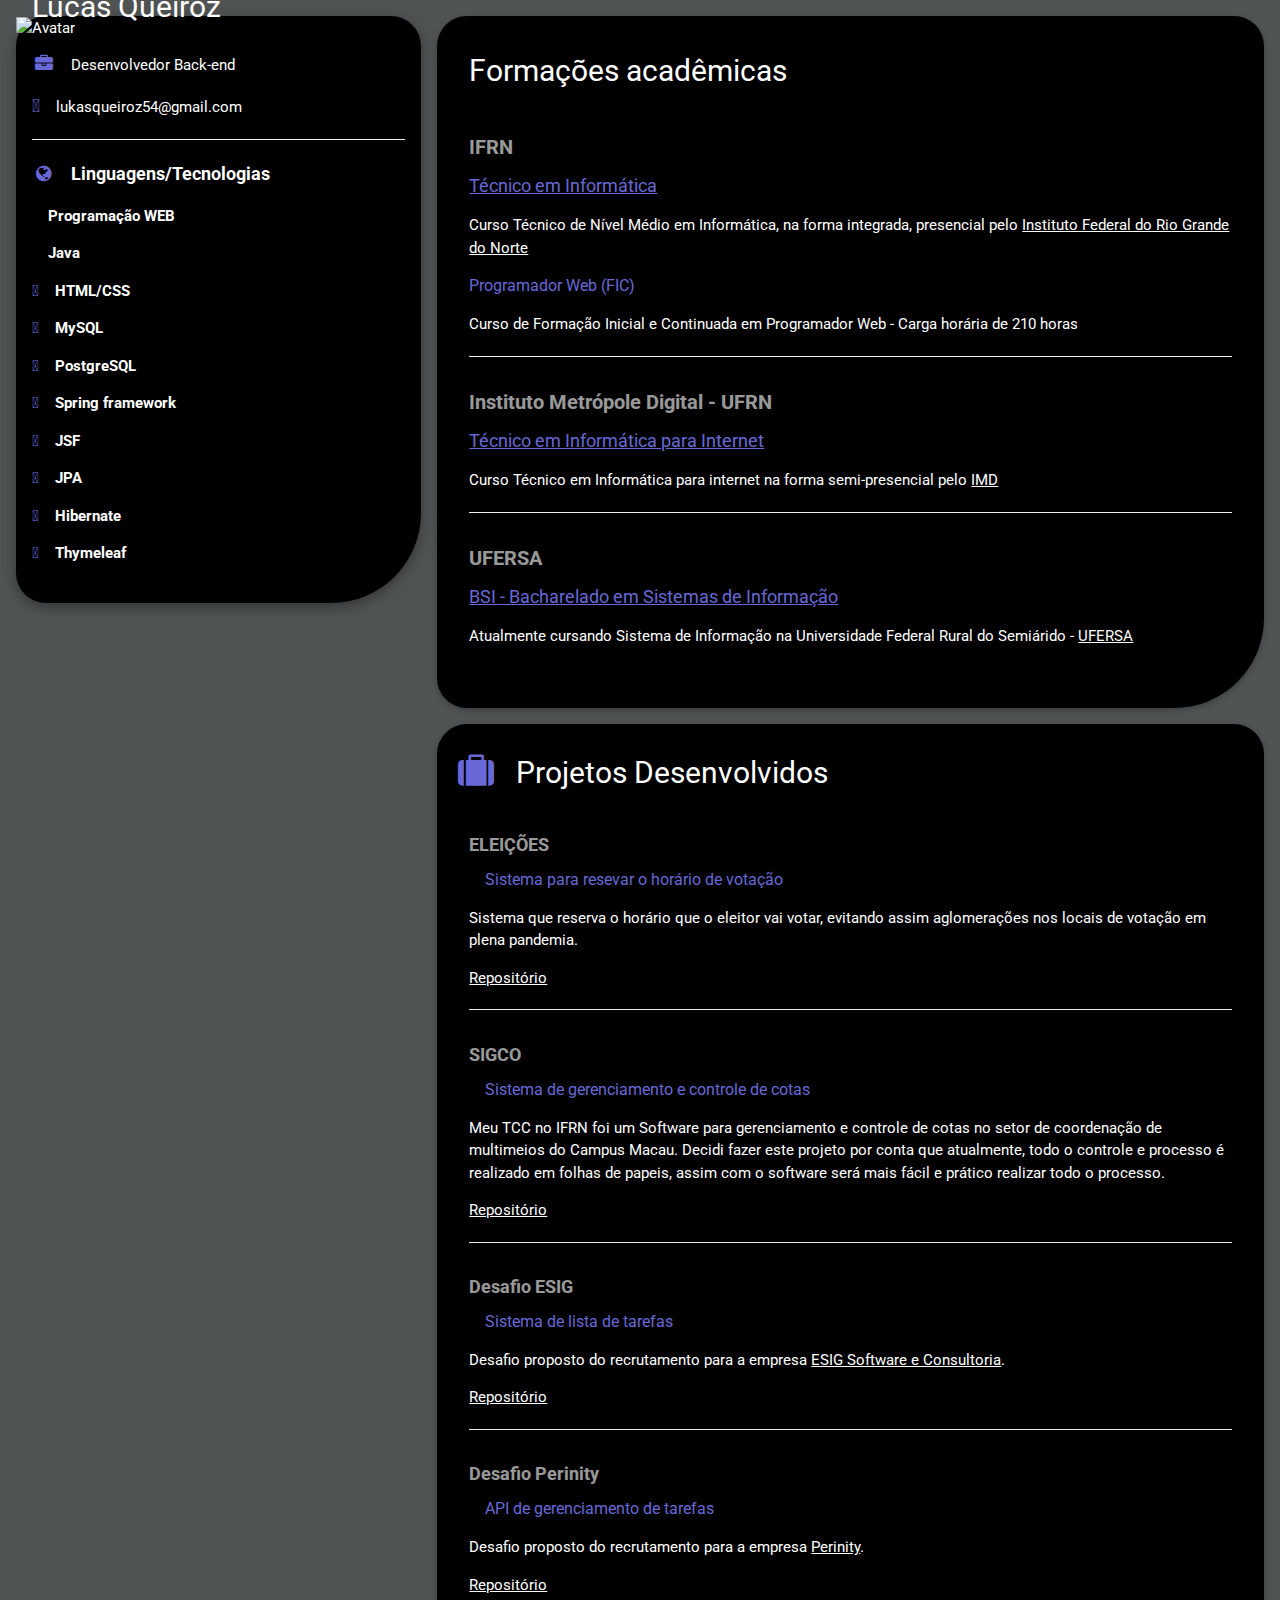
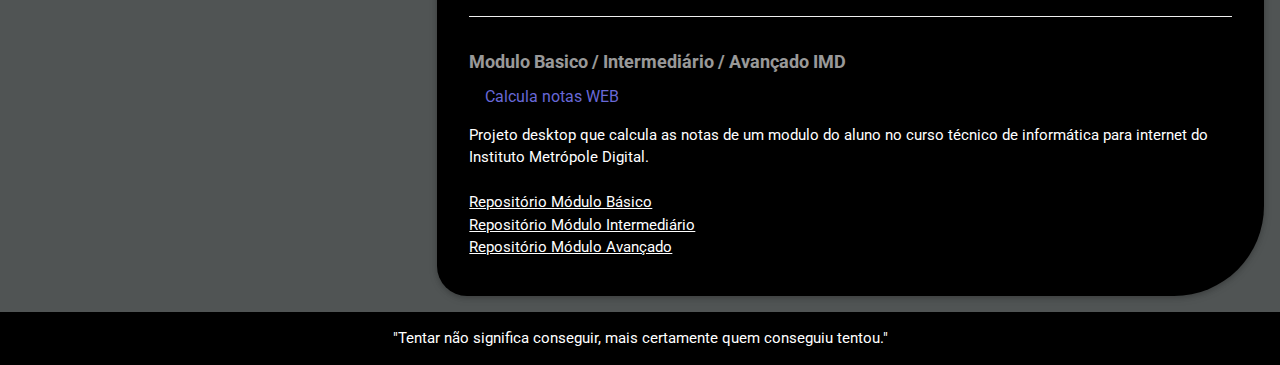
==== sobre.html @ 57242202 "adicionando novo index" ====
<!DOCTYPE html>
<html>
	<title>Lucas Queiroz</title>
	<meta charset="UTF-8">
	<meta name="viewport" content="width=device-width, initial-scale=1">
	<link href="css/estilo.css" rel="stylesheet">
	<link rel='stylesheet' href='https://fonts.googleapis.com/css?family=Roboto'>
	<link rel="stylesheet" href="https://cdnjs.cloudflare.com/ajax/libs/font-awesome/4.7.0/css/font-awesome.min.css">
	<link rel="stylesheet" href="https://use.fontawesome.com/releases/v5.8.1/css/all.css" integrity="sha384-50oBUHEmvpQ+1lW4y57PTFmhCaXp0ML5d60M1M7uH2+nqUivzIebhndOJK28anvf" crossorigin="anonymous">
	<style>
	html,body,h1,h2,h3,h4,h5,h6 {font-family: "Roboto", sans-serif}
	</style>
	<body class="fundo-preto">

	<!-- Page Container -->
	<div class="content margin-top" style="max-width:1400px;">

	  <!-- The Grid -->
	  <div class="row-padding">
		<!-- Left Column -->
		<div class="third">

		  <div class="fundo-black text-grey card-4">
			<div class="display-container">
			  <img src="imagens/foto_perfil.JPG" style="width:100%" alt="Avatar">
			  <div class="display-bottomleft container text-black">
				<h2>Lucas Queiroz</h2>
			  </div>
			</div>
			<div id="C1" class="container">
				<p><i class="fa fa-briefcase fa-fw margin-right large text-teal"></i>Desenvolvedor Back-end</p>
				<p><i class="fas fa-at margin-right large text-teal"></i>lukasqueiroz54@gmail.com</p>

				<hr>

				<p class="large text-theme"><b><i class="fa fa-globe fa-fw margin-right text-teal"></i>Linguagens/Tecnologias</b></p>

				<p><b><i class="fas fa-laptop-code  margin-right text-teal"></i>Programação WEB</b></p>

				<p><b><i class="fab fa-java  margin-right text-teal"></i>Java</b></p>

				<p><b><i class="fab fa-html5  margin-right text-teal"></i>HTML/CSS</b></p>

				<p><b><i class="fas fa-database  margin-right text-teal"></i>MySQL</b></p>

				<p><b><i class="fas fa-database  margin-right text-teal"></i>PostgreSQL</b></p>

				<p><b><i class="fas fa-database  margin-right text-teal"></i>Spring framework</b></p>

				<p><b><i class="fas fa-database  margin-right text-teal"></i>JSF</b></p>

				<p><b><i class="fas fa-database  margin-right text-teal"></i>JPA</b></p>

				<p><b><i class="fas fa-database  margin-right text-teal"></i>Hibernate</b></p>

				<p><b><i class="fas fa-database  margin-right text-teal"></i>Thymeleaf</b></p>

			  <br>
			</div>
		  </div><br>

		<!-- End Left Column -->
		</div>

		<!-- Right Column -->
		<div class="twothird">

		<div class="container card fundo-black margin-bottom">
			<h2 id="C2" class="text-grey padding-16"><i class="fas fa-user-graduate margin-right xxlarge text-teal"></i>Formações acadêmicas</h2>
			<div class="container">
			  <h4 class="opacity"><b>IFRN</b></h4>
			  <h5 class="text-teal"><i class=""></i>
					<a href="https://portal.ifrn.edu.br/cursos/tecnicos/tecnico-integrado/informatica/" target="_blank">Técnico em Informática</a>
				</h5>
			  <p>Curso Técnico de Nível Médio em Informática, na forma integrada, presencial pelo
			  <a href="http://portal.ifrn.edu.br/ensino/cursos/cursos-tecnicos-de-nivel-medio/tecnico-integrado/tecnico-em-informatica/view" target="_blank">Instituto Federal do Rio Grande do Norte </a> </p>

				<h6 class="text-teal"><i class=""></i>Programador Web (FIC)</h6>
			  <p>Curso de Formação Inicial e Continuada em Programador Web - Carga horária de 210 horas
			  <hr>
			</div>
			<div class="container">
			  <h4 class="opacity"><b>Instituto Metrópole Digital - UFRN</b></h4>
			  <h5 class="text-teal"><i class=""></i>
					<a href="https://imd.ufrn.br/portal/ensino/tecnico" target="_blank">Técnico em Informática para Internet</a>
				</h5>
			  <p>Curso Técnico em Informática para internet na forma semi-presencial pelo
			  <a href="https://www.metropoledigital.ufrn.br/portal/" target="_blank">IMD</a> </p>
			  <hr>
			</div>

			<div class="container">
				<h4 class="opacity"><b>UFERSA</b></h4>
			  <h5 class="text-teal"><i class=""></i>
					<a href="https://sinfoangicos.ufersa.edu.br/wp-content/uploads/sites/70/2014/09/sistemas-de-informacao-angicos.pdf" target="_blank">BSI - Bacharelado em Sistemas de Informação</a>
				</h5>
			  <p>Atualmente cursando Sistema de Informação na Universidade Federal Rural do Semiárido -
			  <a href="https://sinfoangicos.ufersa.edu.br/" target="_blank">UFERSA</a> </p>
			  <br><br>
			</div>
		</div>

		<div class="container card fundo-black ">
			<h2 id="C3" class="text-grey padding-16"><i class="fa fa-suitcase fa-fw margin-right xxlarge text-teal"></i>Projetos Desenvolvidos</h2>
			<div class="container">
				<h5 class="opacity"><b>ELEIÇÕES</b></h5>
				<h6 class="text-teal"><i class="margin-right"></i>Sistema para resevar o horário de votação</h6>
				<p>Sistema que reserva o horário que o eleitor vai votar, evitando assim aglomerações nos locais de votação em plena pandemia.</p>

				<a href="https://github.com/mulucas/eleicoes" target="_blank">Repositório</a>
				<hr>
			</div>
			<div class="container">
				<h5 class="opacity"><b>SIGCO</b></h5>
				<h6 class="text-teal"><i class="margin-right"></i>Sistema de gerenciamento e controle de cotas </h6>
				<p>Meu TCC no IFRN foi um Software para gerenciamento e controle de cotas no setor de coordenação de multimeios do Campus
					Macau. Decidi fazer este projeto por conta que atualmente, todo o controle e processo é realizado
					em folhas de papeis, assim com o software será mais fácil e prático realizar todo o processo.</p>
				<a href="https://github.com/mulucas/sigco" target="_blank">Repositório</a>
				<hr>
			</div>
			<div class="container">
				<h5 class="opacity"><b>Desafio ESIG</b></h5>
				<h6 class="text-teal"><i class="margin-right"></i>Sistema de lista de tarefas </h6>
				<p>Desafio proposto do recrutamento para a empresa <a href="https://esig.group/" target="_blank">ESIG Software e Consultoria</a>.</p>
				<a href="https://github.com/mulucas/desafio" target="_blank">Repositório</a>
				<hr>
			</div>
			<div class="container">
				<h5 class="opacity"><b>Desafio Perinity</b></h5>
				<h6 class="text-teal"><i class="margin-right"></i>API de gerenciamento de tarefas </h6>
				<p>Desafio proposto do recrutamento para a empresa <a href="https://www.perinity.com.br/" target="_blank">Perinity</a>.</p>
				<a href="https://github.com/mulucas/Gerenciador-tarefas-desafio-API-REST" target="_blank">Repositório</a>
				<hr>
			</div>
			<div class="container">
			  <h5 class="opacity"><b>Modulo Basico / Intermediário / Avançado IMD</b></h5>
			  <h6 class="text-teal"><i class="margin-right"></i>Calcula notas WEB  </h6>
			  <p> Projeto desktop que calcula as notas de um modulo do aluno no curso técnico de informática para internet do Instituto Metrópole Digital.
					<br>
					<br><a href="https://github.com/mulucas/Modulo-avancado-WEB" target="_blank">Repositório Módulo Básico</a>
					<br><a href="https://github.com/mulucas/modulo-intermediario" target="_blank">Repositório Módulo Intermediário</a>
					<br><a href="https://github.com/mulucas/Modulo-avancado-WEB" target="_blank">Repositório Módulo Avançado</a>
			  </p><br>
			</div>
		  </div>
		<!-- End Right Column -->
		</div>
	  <!-- End Grid -->
	  </div>
	  <!-- End Page Container -->
	</div>

	<footer id="C4" class="container teal center margin-top">
	  <p>"Tentar não significa conseguir, mais certamente quem conseguiu tentou."</p>	 
	 
	</footer>
	</body>
</html>
---- css/estilo.css ----
/* W3.CSS 4.12 November 2018 by Jan Egil and Borge Refsnes */
html{
	 box-sizing:border-box
}
*,*:before,*:after{
	 box-sizing:inherit
}
/* Extract from normalize.css by Nicolas Gallagher and Jonathan Neal git.io/normalize */
html{
	 -ms-text-size-adjust:100%;
	 -webkit-text-size-adjust:100%
}
body{
	 margin:0
}
article,aside,details,figcaption,figure,footer,header,main,menu,nav,section,summary{
	 display:block
}
audio,canvas,progress,video{
	 display:inline-block
}
progress{
	 vertical-align:baseline
}
audio:not([controls]){
	 display:none;height:0
}[hidden],template{
	 display:none
}
a{
	 background-color:transparent;
	 -webkit-text-decoration-skip:objects
}
a:active,a:hover{
	 outline-width:0
}abbr[title]{
	 border-bottom:none;
	 text-decoration:underline;
	 text-decoration:underline dotted
	 }
dfn{
	 font-style:italic
}
mark{
	 background:#ff0;
	 color:#000;
}
small{
	 font-size:80%
}sub,sup{
	 font-size:75%;
	 line-height:0;
	 position:relative;
	 vertical-align:baseline
}
sub{
	 bottom:-0.25em
}
sup{
	 top:-0.5em
}
figure{
	 margin:1em 40px
}img{
	 border-style:none
}
svg:not(:root){
	 overflow:hidden
}
code,kbd,pre,samp{
	 font-family:monospace,monospace;
	 font-size:1em
}
hr{
	 box-sizing:content-box;
	 height:0;overflow:visible
}
button,input,select,textarea{
	 font:inherit;
	 margin:0
}optgroup{
	 font-weight:bold
}
button,input{
	 overflow:visible
}button,select{
	 text-transform:none
}
button,html [type=button],[type=reset],[type=submit]{
	 -webkit-appearance:button
}
button::-moz-focus-inner, [type=button]::-moz-focus-inner, [type=reset]::-moz-focus-inner, [type=submit]::-moz-focus-inner{border-style:none;padding:0}
button:-moz-focusring, [type=button]:-moz-focusring, [type=reset]:-moz-focusring, [type=submit]:-moz-focusring{outline:1px dotted ButtonText}
fieldset{
	 border:1px solid #c0c0c0;
	 margin:0 2px;padding:.35em .625em .75em
}
legend{
	 color:inherit;
	 display:table;
	 max-width:100%;
	 padding:0;
	 white-space:normal
}
textarea{
	 overflow:auto
}
[type=checkbox],[type=radio]{padding:0}
[type=number]::-webkit-inner-spin-button,[type=number]::-webkit-outer-spin-button{height:auto}
[type=search]{-webkit-appearance:textfield;outline-offset:-2px}
[type=search]::-webkit-search-cancel-button,[type=search]::-webkit-search-decoration{-webkit-appearance:none}
::-webkit-input-placeholder{color:inherit;opacity:0.54}
::-webkit-file-upload-button{-webkit-appearance:button;font:inherit}
/* End extract */
html,body{
	 font-family:Verdana,sans-serif;
	 font-size:15px;
	 line-height:1.5
}
html{
	 overflow-x:hidden
}
h1{
	 font-size:36px
}
h2{
	 font-size:30px
}
h3{
	 font-size:24px
}
h4{
	 font-size:20px
}
h5{
	 font-size:18px
}
h6{
	 font-size:16px
}
.serif{
	 font-family:serif
}
h1,h2,h3,h4,h5,h6{
	 font-family:"Segoe UI",Arial,sans-serif;
	 font-weight:400;
	 margin:10px 0
}
.wide{
	 letter-spacing:4px
}
hr{
	 border:0;
	 border-top:1px solid #eee;
	 margin:20px 0
}
.image{
	 max-width:100%;
	 height:auto
}
img{
	 vertical-align:middle
}
a{
	 color:inherit
}

.bordered tr,.table-all tr{
	 border-bottom:1px solid #ddd
}
.striped tbody tr:nth-child(even){
	 background-color:#f1f1f1
}
.table-all tr:nth-child(odd){
	 background-color:#fff
}.table-all tr:nth-child(even){
	 background-color:#f1f1f1
}
.hoverable tbody tr:hover,.ul.hoverable li:hover{background-color:#ccc}
.centered tr th,.centered tr td{text-align:center}
.table td,.table th,.table-all td,.table-all th{
	 padding:8px 8px;
	 display:table-cell;
	 text-align:left;
	 vertical-align:top
}
.table th:first-child,.table td:first-child,.table-all th:first-child,.table-all td:first-child{padding-left:16px}
.btn{
	 border:none;
	 display:inline-block;
	 padding:8px 16px;
	 vertical-align:middle;
	 overflow:hidden;
	 text-decoration:none;
	 color:inherit;
	 background-color:inherit;
	 text-align:center;
	 cursor:pointer;
	 white-space:nowrap
}
.btn:hover{
	 box-shadow:0 8px 16px 0 rgba(0,0,0,0.2),0 6px 20px 0 rgba(0,0,0,0.19)
}

.btn.disabled:hover,.btn:disabled:hover{
	 box-shadow:none
}

.display-container{
	 position:relative
}

.center .bar{
	 display:inline-block;
	 width:auto
}
.bar .bar-item{
	 padding:8px 16px;
	 float:left;
	 width:auto;
	 border:none;
	 display:block;
	 outline:0
}
.bar .dropdown-hover,.bar .dropdown-click{
	 position:static;
	 float:left
}
.bar{
	 white-space:normal
}
.bar-block .bar-item{
	 width:100%;
	 display:block;
	 padding:8px 16px;
	 text-align:left;
	 border:none;
	 white-space:normal;
	 float:none;
	 outline:0
}
.bar-block.center .bar-item{
	 text-align:center
}
.block{
	 display:block;
	 width:100%
}
.responsive{
	 display:block;
	 overflow-x:auto
}
.container:after,.container:before,.panel:after,.panel:before,.row:after,.row:before,.row-padding:after,.row-padding:before,
.cell-row:before,.cell-row:after,.clear:after,.clear:before,.bar:before,.bar:after{
	 content:"";
	 display:table;
	 clear:both
}
.col,.half,.third,.twothird,.threequarter,.quarter{float:left;width:100%}
.col.s1{width:8.33333%}
.col.s2{width:16.66666%}
.col.s3{width:24.99999%}
.col.s4{width:33.33333%}
.col.s5{width:41.66666%}
.col.s6{width:49.99999%}
.col.s7{width:58.33333%}
.col.s8{width:66.66666%}
.col.s9{width:74.99999%}
.col.s10{width:83.33333%}
.col.s11{width:91.66666%}
.col.s12{width:99.99999%}
@media (min-width:601px){
	 .col.m1{width:8.33333%}
	 .col.m2{width:16.66666%}
	 .col.m3,.quarter{width:24.99999%}
	 .col.m4,.third{width:33.33333%}
	 .col.m5{width:41.66666%}
	 .col.m6,.half{width:49.99999%}
	 .col.m7{width:58.33333%}
	 .col.m8,.twothird{width:66.66666%}
	 .col.m9,.threequarter{width:74.99999%}
	 .col.m10{width:83.33333%}
	 .col.m11{width:91.66666%}
	 .col.m12{width:99.99999%}
}
@media (min-width:993px){
	 .col.l1{width:8.33333%}
	 .col.l2{width:16.66666%}
	 .col.l3{width:24.99999%}
	 .col.l4{width:33.33333%}
	 .col.l5{width:41.66666%}
	 .col.l6{width:49.99999%}
	 .col.l7{width:58.33333%}
	 .col.l8{width:66.66666%}
	 .col.l9{width:74.99999%}
	 .col.l10{width:83.33333%}
	 .col.l11{width:91.66666%}
	 .col.l12{width:99.99999%}
}

.content{
	 margin-left:auto;
	 margin-right:auto
}
.content{
	 max-width:980px
}

.show-inline-block{display:inline-block!important}
@media (max-width:1205px){
	 .auto{max-width:95%}
}
@media (max-width:600px){
	 .modal-content{margin:0 10px;width:auto!important}
	 .modal{padding-top:30px}
	 .dropdown-hover.mobile .dropdown-content,.dropdown-click.mobile .dropdown-content{position:relative}
	 .hide-small{display:none!important}
	 .mobile{display:block;width:100%!important}
	 .bar-item.mobile,.dropdown-hover.mobile,.dropdown-click.mobile{text-align:center}
	 .dropdown-hover.mobile,.dropdown-hover.mobile .btn,.dropdown-hover.mobile ,.dropdown-click.mobile,.dropdown-click.mobile .btn,.dropdown-click.mobile {width:100%}
}
@media (max-width:768px){
	 .modal-content{width:500px}
	 .modal{padding-top:50px}
}
@media (min-width:993px){
	 .modal-content{width:900px}
	 .hide-large{display:none!important}
	 .sidebar.collapse{display:block!important}
}
@media (max-width:992px) and (min-width:601px){
   .hide-medium{display:none!important}
}
@media (max-width:992px){
		.sidebar.collapse{
			 display:none
	    }
		.main{
			 margin-left:0!important;margin-right:0!important
		}
		.auto{
			 max-width:100%
		}
	}

.display-bottomleft{
	 position:absolute;left:0;bottom:0
}
.display-container:hover .display-hover{
	 display:block
}
.display-container:hover span.display-hover{
	 display:inline-block
}
.round{
	 border-radius:4px
}
.round-large{border-radius:8px}
.round-xlarge{
	border-radius:16px
}
.row-padding,.row-padding>.half,.row-padding>.third,.row-padding>.twothird,.row-padding>.threequarter,.row-padding>.quarter,.row-padding>.col{
	 padding:0 8px
}
.container{
	 padding:0.01em 16px
}
.card{
	 box-shadow:0 2px 5px 0 rgba(0,0,0,0.16),0 2px 10px 0 rgba(0,0,0,0.12)}
.card-4{
	 box-shadow:0 4px 10px 0 rgba(0,0,0,0.2),0 4px 20px 0 rgba(0,0,0,0.19)
}
.opacity,.hover-opacity:hover{
	 opacity:0.60
}
.small{
	 font-size:12px!important}
.large{
	 font-size:18px!important}
.xxlarge{
	 font-size:36px!important}
.center{
	 text-align:center!important
}
.margin-top{
	 margin-top:16px!important}
.margin-bottom{
	 margin-bottom:16px!important}
.margin-left{
	 margin-left:16px!important
}
.margin-right{
	 margin-right:16px!important
}
.padding-16{
	 padding-top:16px!important;
	 padding-bottom:16px!important
}
/* Colors */
.teal,.hover-teal:hover{
	 color:#fff!important;
	 background-color:#000!important
}
.porcentagem{
	 color:#fff!important;
	 background-color:#0000ff!important
}
.fundo-black,.hover-white:hover{
	 color:#fff!important;
	 border-radius:30px 30px 90px 30px;
	 background-color:#000000!important
}
/* MENU  */
#arrowunderlinebtrix{
	list-style-type:none;
	margin:0;
	padding:0;
	text-align:center;
}
#arrowunderlinebtrix ul {
  list-style-type: none;
  margin: 0;
  padding: 0;
  overflow: hidden;
  background-color: #000;
	
}
#arrowunderlinebtrix li{
	display:inline;
	margin-right:15px;
	display: inline-block;
	cursor: pointer;
}
#arrowunderlinebtrix li a{
	display: block;
	color: white;
	text-align: center;
	padding: 14px 12px;
	text-decoration: none;
	border-radius: 10px;
}
#arrowunderlinebtrix li a:hover:not(.active) {
	background-color: #999;
}
#arrowunderlinebtrix .active {
	background-color: #222;
}
/* fundo do body */
.fundo-preto,.hover-light-grey:hover,.light-gray,.hover-light-gray:hover{
	 color:#505454!important;
	 background-color:#505454!important
}
.text-teal,.hover-text-teal:hover{
	 color:#6868d7!important}
.text-white,.hover-text-white:hover{
	 color:#fff!important
}
.text-black,.hover-text-black:hover{
	 color:#FFFCFC!important
}
.text-grey,.hover-text-grey:hover,.text-gray,.hover-text-gray:hover{
	 color:#FFFFFF!important
}
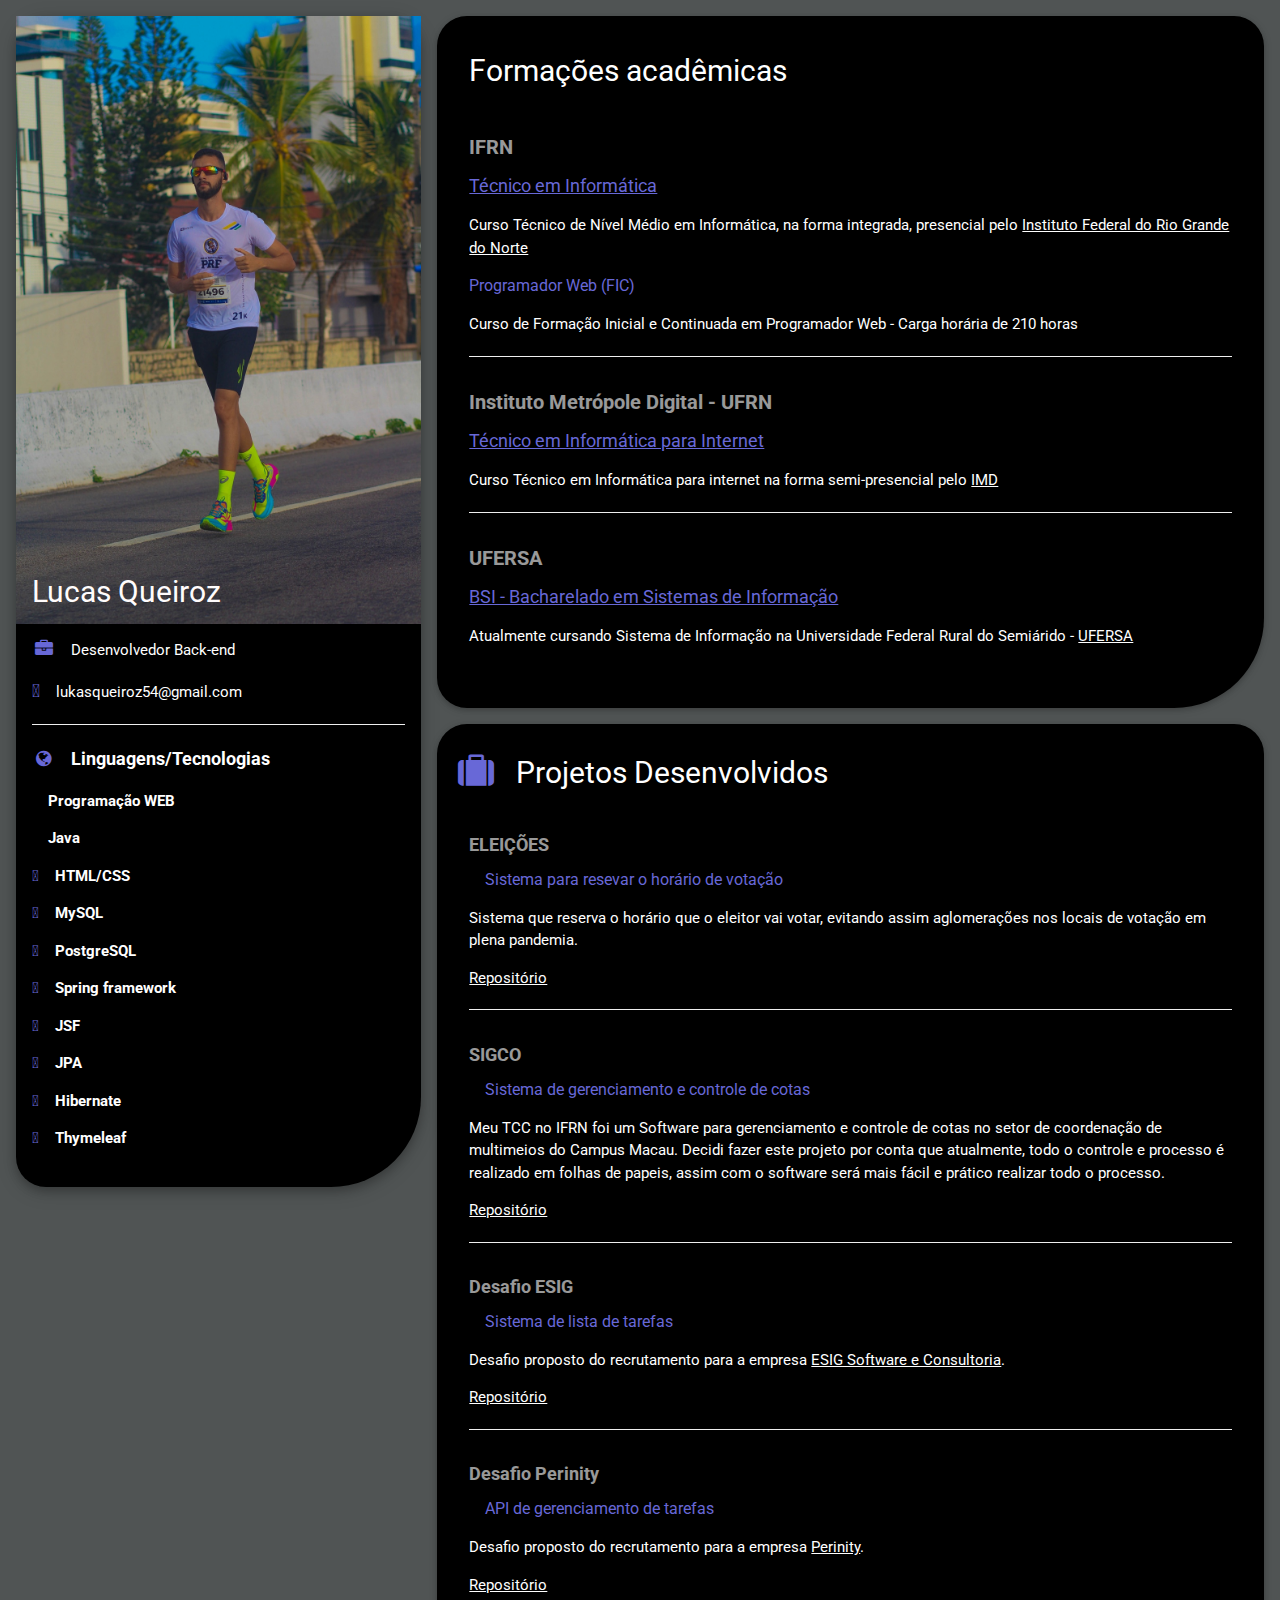
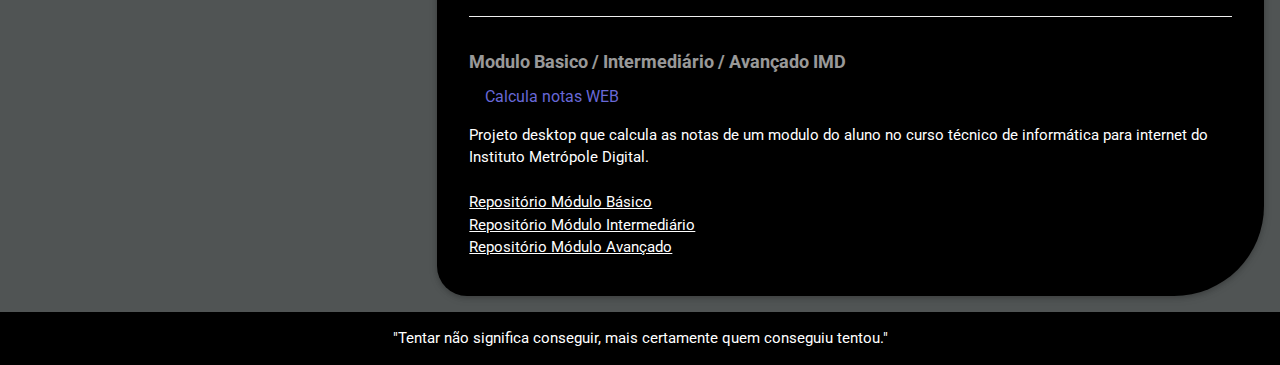
==== commit 2e80abb5: "atualizando as fotos" ====
--- a/sobre.html
+++ b/sobre.html
@@ -22,7 +22,7 @@
 
 		  <div class="fundo-black text-grey card-4">
 			<div class="display-container">
-			  <img src="imagens/foto_perfil.JPG" style="width:100%" alt="Avatar">
+			  <img src="imagens/foto_sobre.jpg" style="width:100%" alt="Avatar">
 			  <div class="display-bottomleft container text-black">
 				<h2>Lucas Queiroz</h2>
 			  </div>
